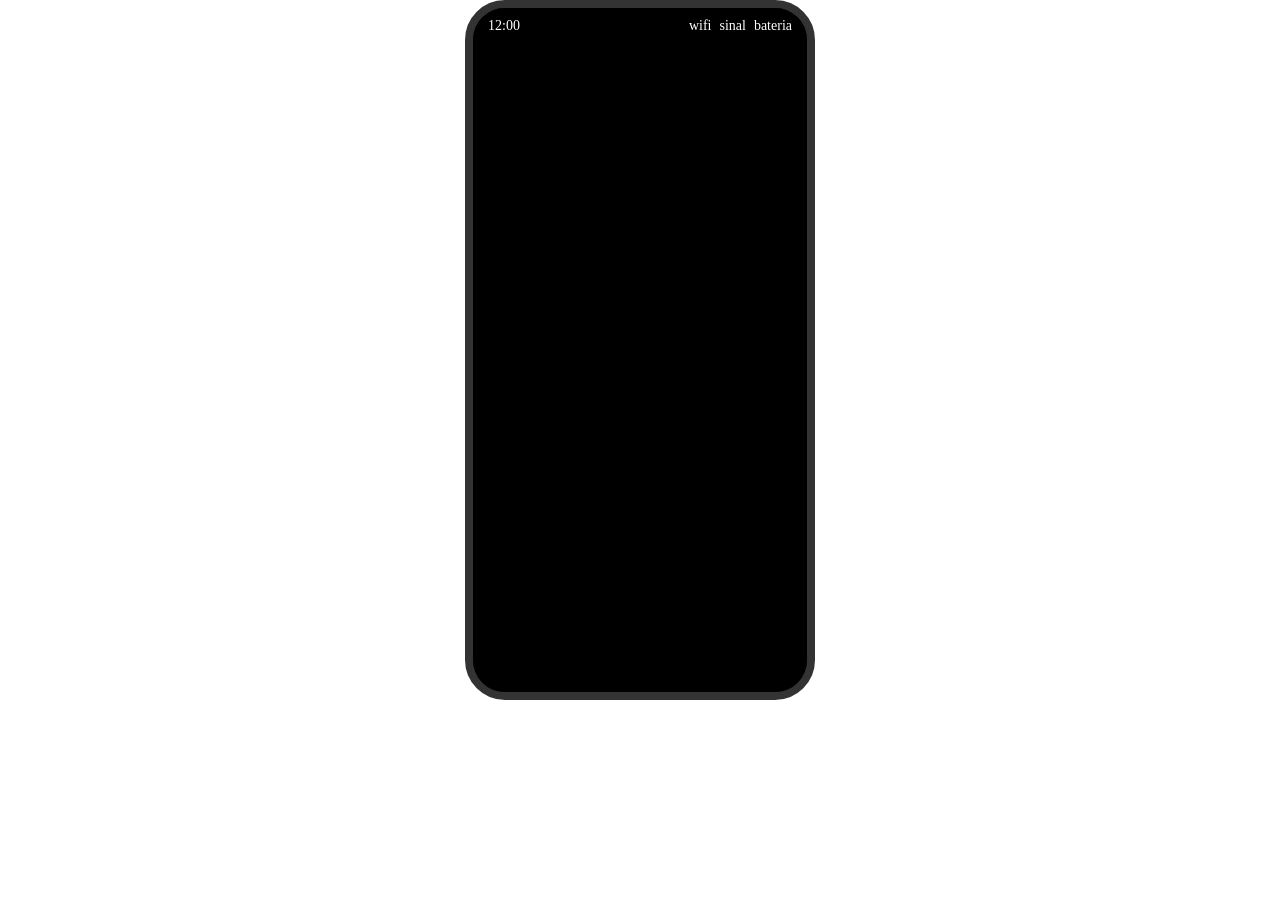
==== index.html @ ba93b71c "modura do smartphone" ====
<!doctype html>
<html lang="en">
  <head>
    <meta charset="UTF-8" />
    <meta name="viewport" content="width=device-width, initial-scale=1.0" />
    <title>Weliton OS</title>
    <link rel="stylesheet" href="style.css" />
  </head>
  <body>
    <div class="celular">
      <div class="parte-superior">
        <div class="camera"></div>
        <div class="auto-falante"></div>
      </div>
      <div class="tela">
        <div class="barra-status">
          <span class="hora">12:00</span>
          <div class="icones-status">
            <span>wifi</span>
            <span>sinal</span>
            <span>bateria</span>
          </div>
        </div>
        <div class="conteudo">
          <h1>Bem-vindo ao Weliton OS</h1>
        </div>
      </div>
    </div>
    <script src="script.js"></script>
  </body>
</html>
---- style.css ----
*{
  margin:0;
  padding:0;
  box-sizing:border-box;
}
body{
  display:flex;
  justify-content:center;
  align-items:center;
}

.celular{
  width:350px;
  height:700px;
  border:8px solid #333;
  border-radius:40px;
  background-color:#111;

}
.tela{
  width:100%;
  height: 100%;
  background-color:#000;
  border-radius:32px;
}
.barra-status{
  width:100%;
  height:35px;
  display:flex;
  justify-content:space-between;
  align-items:center;
  color:#fff;
  padding:0 15px;
  font-size:14px;

}
.icones-status{
  display:flex;
  gap: 8px;
  align-items:center;
}
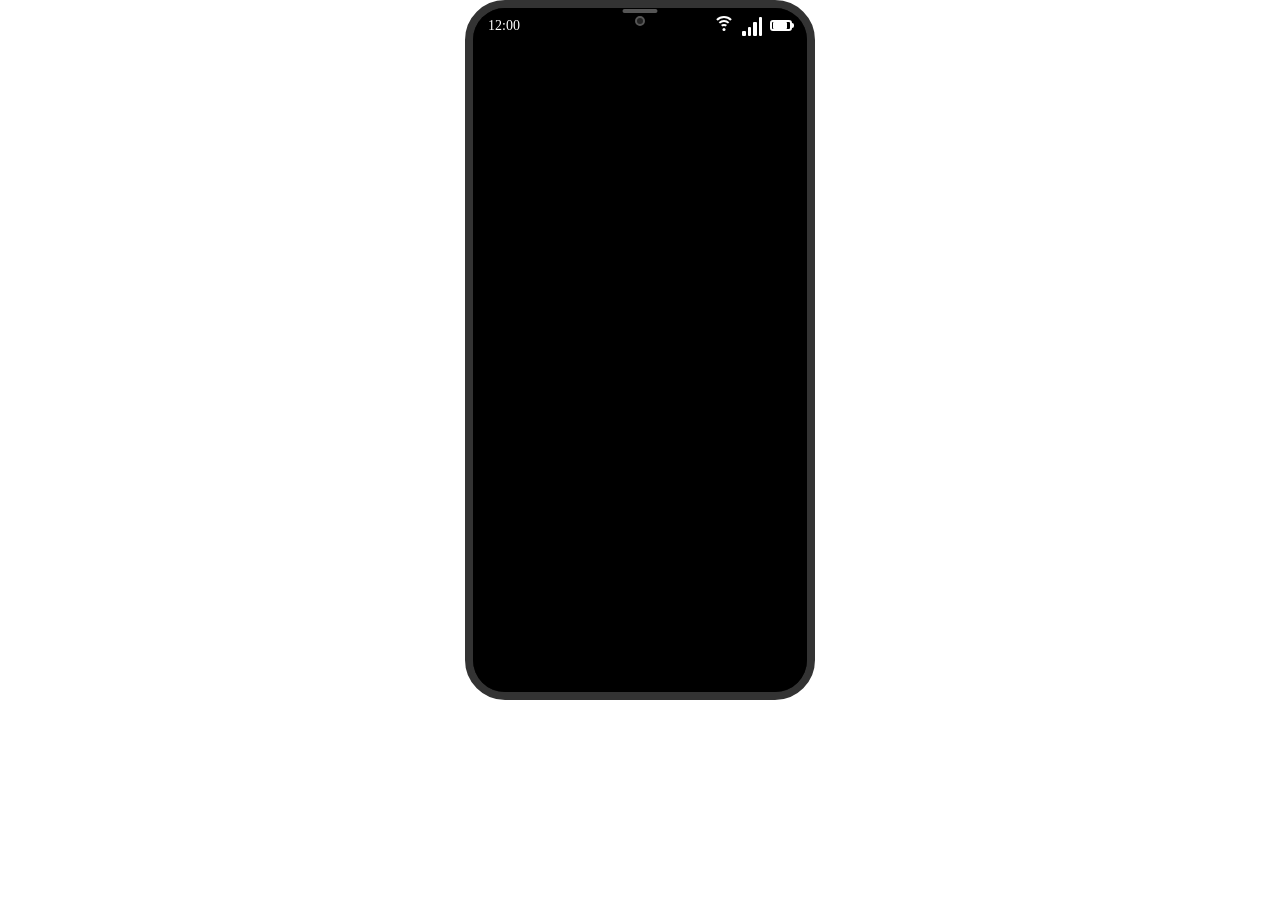
==== commit 228b5e96: "alteracoes no codigo, divisao da telas sobre camadas" ====
--- a/index.html
+++ b/index.html
@@ -1,5 +1,5 @@
 <!doctype html>
-<html lang="en">
+<html lang="pt-br">
   <head>
     <meta charset="UTF-8" />
     <meta name="viewport" content="width=device-width, initial-scale=1.0" />
@@ -13,16 +13,39 @@
         <div class="auto-falante"></div>
       </div>
       <div class="tela">
+        
         <div class="barra-status">
           <span class="hora">12:00</span>
           <div class="icones-status">
-            <span>wifi</span>
-            <span>sinal</span>
-            <span>bateria</span>
+            <div class="wifi">
+              <span></span>
+              <span></span>
+              <span></span>
+            </div>
+            <div class="sinal">
+              <span></span>
+              <span></span>
+              <span></span>
+              <span></span>
+            </div>
+            <div class="bateria">
+              <div class="carga">
+                
+              </div>
+              <div class="terminal">
+
+              </div>
+            </div>
           </div>
         </div>
-        <div class="conteudo">
-          <h1>Bem-vindo ao Weliton OS</h1>
+        <div class="tela-bloqueio">
+          <div class="relogio">
+            12:00
+          </div>
+          
+        </div>
+        <div class="tela-inicial">
+          
         </div>
       </div>
     </div>
--- a/style.css
+++ b/style.css
@@ -15,6 +15,7 @@
   border:8px solid #333;
   border-radius:40px;
   background-color:#111;
+  position:relative;
 
 }
 .tela{
@@ -22,6 +23,8 @@
   height: 100%;
   background-color:#000;
   border-radius:32px;
+
+  position:relative;
 }
 .barra-status{
   width:100%;
@@ -38,4 +41,142 @@
   display:flex;
   gap: 8px;
   align-items:center;
-}+}
+.wifi{
+  width:20px;
+  height:20px;
+  position:relative;
+}
+.wifi span{
+  position:absolute;
+  border:2px solid white;
+  left:50%;
+  transform:translateX(-50%);
+  border-bottom:none;
+  border-left-color:transparent;
+  border-right-color:transparent;
+  border-bottom-color:transparent;
+  border-radius:50%;
+}
+
+.wifi span:nth-child(1){
+  width:22px;
+  height:22px;
+  top:0;
+}
+.wifi span:nth-child(2){
+  width:15px;
+  height:15px;
+  top:4px;
+}   
+.wifi span:nth-child(3){
+  width:8px;
+  height:8px;
+  top:8px;
+}
+.wifi::after{
+  content:"";
+  position:absolute;
+  width: 3px;
+  height:3px;
+  background-color:white;
+  border-radius:50%;
+  left:50%;
+  bottom: 5px;
+  transform:translateX(-50%);
+}
+
+.sinal{
+  width: 20px;
+  height:20px;
+
+  display:flex;
+  align-items:flex-end;
+  gap:2px;
+}
+.sinal span{
+  width: 4px;
+  background-color:white;
+  border-radius:1px;
+}
+
+.sinal span:nth-child(1){
+  height:5px;
+}
+.sinal span:nth-child(2){
+  height:9px;
+}
+.sinal span:nth-child(3){
+  height:14px;
+}
+.sinal span:nth-child(4){
+  height:19px;
+}
+
+.bateria{
+  width: 22px;
+  height: 11px;
+   
+  border: 2px solid white;
+  border-radius: 3px;
+  position: relative;
+}
+
+.bateria .terminal{
+  width: 2px;
+  height: 5px;
+  background-color: white;
+  border-radius: 0 2px 2px 0;
+  
+  position: absolute;
+  right: -4px;
+  top: 1px;
+}
+
+.carga{
+  width: 14px;
+  height: 7px;
+
+  background-color: white;
+  border-radius: 1px;
+
+  position: absolute;
+  left: 1px;
+  top: 0px;
+}
+
+.parte-superior{
+  width:100%;
+  height: 20px;
+  position: absolute;
+  top:0;
+  left:0;
+  z-index: 10;
+}
+
+.parte-superior .camera{
+  width: 10px;
+  height: 10px;
+
+  background-color: #222;
+  border: 2px solid #555;
+  border-radius: 50%;
+
+  position: absolute;
+  left: 50%;
+  top: 8px;
+  transform: translateX(-50%);
+}
+
+ .parte-superior .auto-falante{
+  width: 35px;
+  height: 3px;
+  background-color: #222;
+  border: 2px solid #555; 
+  border-radius: 5px;
+  position: absolute;
+  left: 50%;
+  top: 1px;
+  transform: translateX(-50%);
+}
+
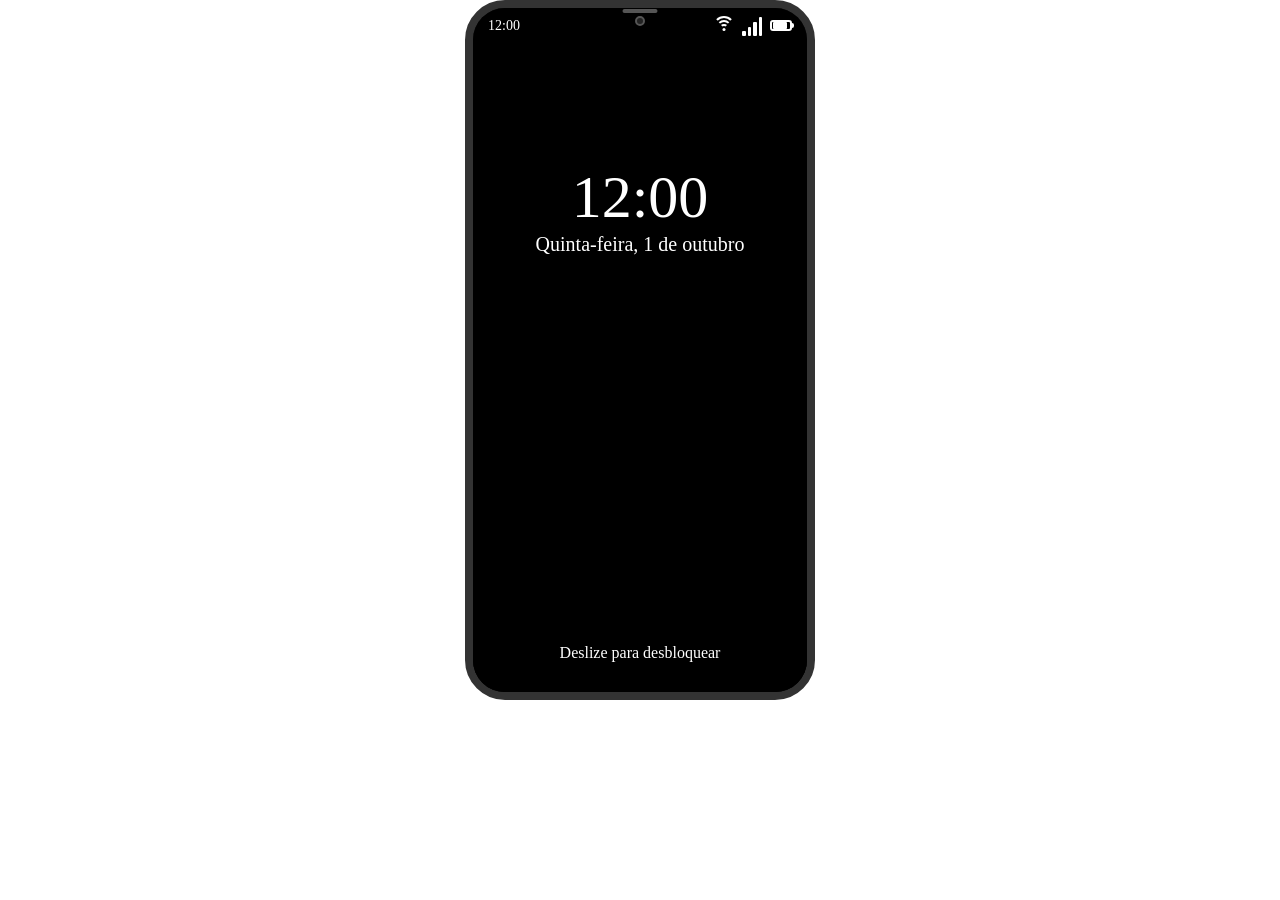
==== commit 996123e5: "add mensagem de desbloqueio, corpo do cadeado e mudanca na data" ====
--- a/index.html
+++ b/index.html
@@ -13,7 +13,6 @@
         <div class="auto-falante"></div>
       </div>
       <div class="tela">
-        
         <div class="barra-status">
           <span class="hora">12:00</span>
           <div class="icones-status">
@@ -29,26 +28,24 @@
               <span></span>
             </div>
             <div class="bateria">
-              <div class="carga">
-                
-              </div>
-              <div class="terminal">
-
-              </div>
+              <div class="carga"></div>
+              <div class="terminal"></div>
             </div>
           </div>
         </div>
         <div class="tela-bloqueio">
-          <div class="relogio">
-            12:00
+          <div class="relogio">12:00</div>
+          <div class="data">Quinta-feira, 1 de outubro</div>
+          <div class="cadeado">
+            <div class="arco"></div>
+            <div class="corpo"></div>
+            <div class="mensagem-desbloqueio">Deslize para desbloquear</div>
           </div>
-          
-        </div>
-        <div class="tela-inicial">
-          
+          <div class="tela-inicial"></div>
         </div>
       </div>
     </div>
+
     <script src="script.js"></script>
   </body>
 </html>
--- a/style.css
+++ b/style.css
@@ -1,139 +1,137 @@
-*{
-  margin:0;
-  padding:0;
-  box-sizing:border-box;
-}
-body{
-  display:flex;
-  justify-content:center;
-  align-items:center;
-}
-
-.celular{
-  width:350px;
-  height:700px;
-  border:8px solid #333;
-  border-radius:40px;
-  background-color:#111;
-  position:relative;
-
-}
-.tela{
-  width:100%;
+* {
+  margin: 0;
+  padding: 0;
+  box-sizing: border-box;
+}
+body {
+  display: flex;
+  justify-content: center;
+  align-items: center;
+}
+
+.celular {
+  width: 350px;
+  height: 700px;
+  border: 8px solid #333;
+  border-radius: 40px;
+  background-color: #111;
+  position: relative;
+}
+.tela {
+  width: 100%;
   height: 100%;
-  background-color:#000;
-  border-radius:32px;
-
-  position:relative;
-}
-.barra-status{
-  width:100%;
-  height:35px;
-  display:flex;
-  justify-content:space-between;
-  align-items:center;
-  color:#fff;
-  padding:0 15px;
-  font-size:14px;
-
-}
-.icones-status{
-  display:flex;
+  background-color: #000;
+  border-radius: 32px;
+ 
+  position: relative;
+}
+.barra-status {
+  width: 100%;
+  height: 35px;
+  display: flex;
+  justify-content: space-between;
+  align-items: center;
+  color: #fff;
+  padding: 0 15px;
+  font-size: 14px;
+}
+.icones-status {
+  display: flex;
   gap: 8px;
-  align-items:center;
-}
-.wifi{
-  width:20px;
-  height:20px;
-  position:relative;
-}
-.wifi span{
-  position:absolute;
-  border:2px solid white;
-  left:50%;
-  transform:translateX(-50%);
-  border-bottom:none;
-  border-left-color:transparent;
-  border-right-color:transparent;
-  border-bottom-color:transparent;
-  border-radius:50%;
-}
-
-.wifi span:nth-child(1){
-  width:22px;
-  height:22px;
-  top:0;
-}
-.wifi span:nth-child(2){
-  width:15px;
-  height:15px;
-  top:4px;
-}   
-.wifi span:nth-child(3){
-  width:8px;
-  height:8px;
-  top:8px;
-}
-.wifi::after{
-  content:"";
-  position:absolute;
+  align-items: center;
+}
+.wifi {
+  width: 20px;
+  height: 20px;
+  position: relative;
+}
+.wifi span {
+  position: absolute;
+  border: 2px solid white;
+  left: 50%;
+  transform: translateX(-50%);
+  border-bottom: none;
+  border-left-color: transparent;
+  border-right-color: transparent;
+  border-bottom-color: transparent;
+  border-radius: 50%;
+}
+
+.wifi span:nth-child(1) {
+  width: 22px;
+  height: 22px;
+  top: 0;
+}
+.wifi span:nth-child(2) {
+  width: 15px;
+  height: 15px;
+  top: 4px;
+}
+.wifi span:nth-child(3) {
+  width: 8px;
+  height: 8px;
+  top: 8px;
+}
+.wifi::after {
+  content: "";
+  position: absolute;
   width: 3px;
-  height:3px;
-  background-color:white;
-  border-radius:50%;
-  left:50%;
+  height: 3px;
+  background-color: white;
+  border-radius: 50%;
+  left: 50%;
   bottom: 5px;
-  transform:translateX(-50%);
-}
-
-.sinal{
+  transform: translateX(-50%);
+}
+
+.sinal {
   width: 20px;
-  height:20px;
-
-  display:flex;
-  align-items:flex-end;
-  gap:2px;
-}
-.sinal span{
+  height: 20px;
+
+  display: flex;
+  align-items: flex-end;
+  gap: 2px;
+}
+.sinal span {
   width: 4px;
-  background-color:white;
-  border-radius:1px;
-}
-
-.sinal span:nth-child(1){
-  height:5px;
-}
-.sinal span:nth-child(2){
-  height:9px;
-}
-.sinal span:nth-child(3){
-  height:14px;
-}
-.sinal span:nth-child(4){
-  height:19px;
-}
-
-.bateria{
+  background-color: white;
+  border-radius: 1px;
+}
+
+.sinal span:nth-child(1) {
+  height: 5px;
+}
+.sinal span:nth-child(2) {
+  height: 9px;
+}
+.sinal span:nth-child(3) {
+  height: 14px;
+}
+.sinal span:nth-child(4) {
+  height: 19px;
+}
+
+.bateria {
   width: 22px;
   height: 11px;
-   
+
   border: 2px solid white;
   border-radius: 3px;
   position: relative;
 }
 
-.bateria .terminal{
+.bateria .terminal {
   width: 2px;
   height: 5px;
   background-color: white;
   border-radius: 0 2px 2px 0;
-  
+
   position: absolute;
   right: -4px;
   top: 1px;
 }
 
-.carga{
+.carga {
   width: 14px;
   height: 7px;
 
@@ -145,16 +143,16 @@
   top: 0px;
 }
 
-.parte-superior{
-  width:100%;
+.parte-superior {
+  width: 100%;
   height: 20px;
   position: absolute;
-  top:0;
-  left:0;
+  top: 0;
+  left: 0;
   z-index: 10;
 }
 
-.parte-superior .camera{
+.parte-superior .camera {
   width: 10px;
   height: 10px;
 
@@ -168,11 +166,11 @@
   transform: translateX(-50%);
 }
 
- .parte-superior .auto-falante{
+.parte-superior .auto-falante {
   width: 35px;
   height: 3px;
   background-color: #222;
-  border: 2px solid #555; 
+  border: 2px solid #555;
   border-radius: 5px;
   position: absolute;
   left: 50%;
@@ -180,3 +178,38 @@
   transform: translateX(-50%);
 }
 
+.tela-bloqueio {
+  width: 100%;
+  height: 649px;
+  background-color: #000;
+  border-radius: 32px;
+  position: relative;
+  color:#fff;
+}
+.tela-bloqueio .relogio{
+  
+  font-size: 60px;
+  position: absolute;
+  top: 120px;
+  left: 50%;
+  transform: translateX(-50%);
+
+}
+
+.tela-bloqueio .data{
+  font-size: 20px;
+  position: absolute;
+  top: 190px;
+  left: 50%;
+  transform: translateX(-50%);
+  white-space: nowrap; 
+
+
+}
+.tela-bloqueio .mensagem-desbloqueio{
+  position: absolute;
+  bottom: 30px;
+  left: 50%;
+  transform: translateX(-50%);
+  
+}
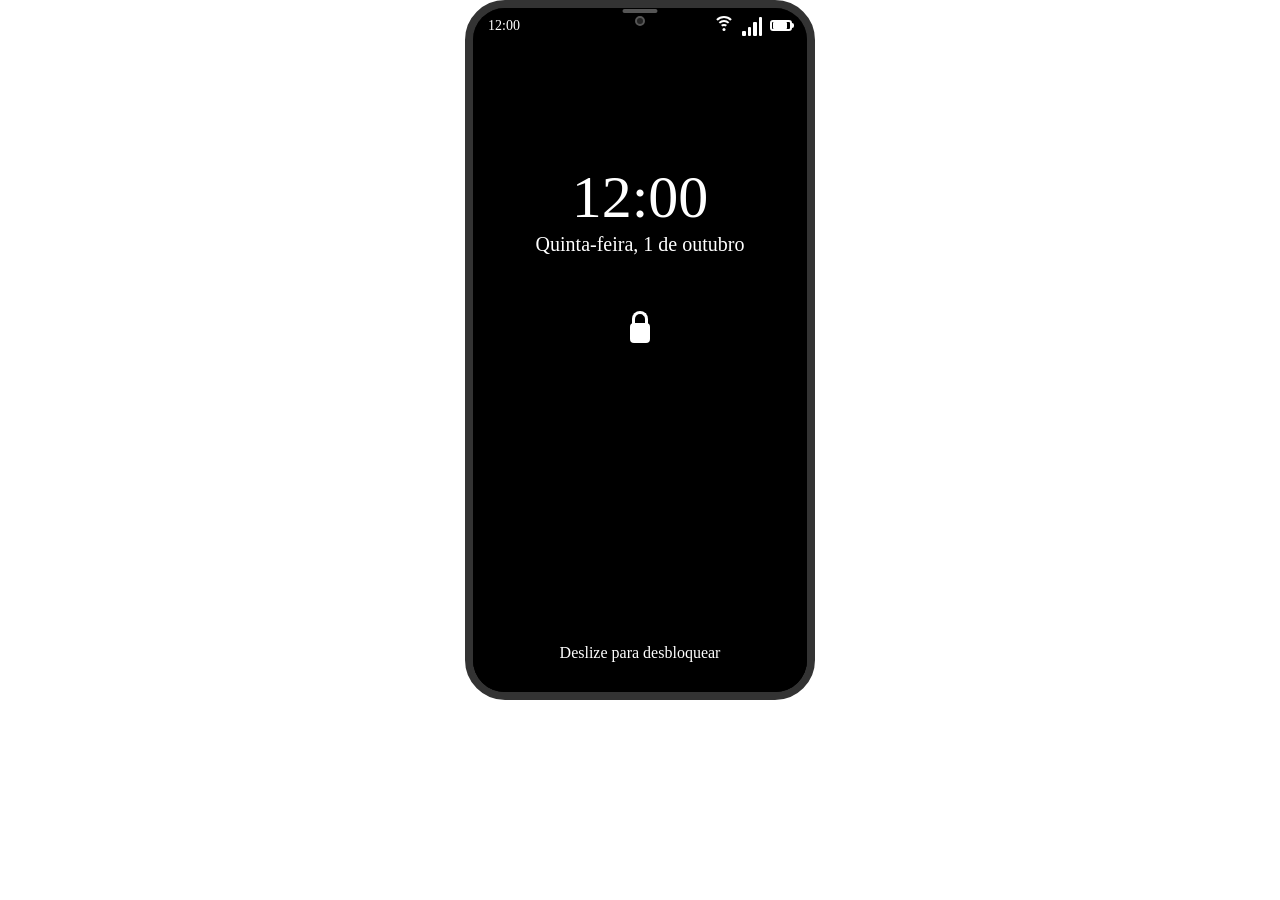
==== commit 0651d8cc: "ajustando o cadeado" ====
--- a/index.html
+++ b/index.html
@@ -39,8 +39,9 @@
           <div class="cadeado">
             <div class="arco"></div>
             <div class="corpo"></div>
-            <div class="mensagem-desbloqueio">Deslize para desbloquear</div>
+           
           </div>
+           <div class="mensagem-desbloqueio">Deslize para desbloquear</div>
           <div class="tela-inicial"></div>
         </div>
       </div>
--- a/style.css
+++ b/style.css
@@ -206,10 +206,33 @@
 
 
 }
+.cadeado{
+  position: absolute;
+  top: 280px;
+  left: 50%;
+  transform: translateX(-50%);
+  
+}
+.cadeado .corpo{
+  width: 20px;
+  height: 20px;
+  background-color: #fff;
+  border-radius: 4px;
+}
+.cadeado .arco{
+  position: absolute;
+  width: 16px;
+  height: 16px;
+  border: 3px solid #fff;
+  border-radius: 10px 10px 0 0;
+  border-bottom: none;
+  top: -12px;
+  left: 2px;
+}
 .tela-bloqueio .mensagem-desbloqueio{
   position: absolute;
   bottom: 30px;
   left: 50%;
   transform: translateX(-50%);
   
-}+}
